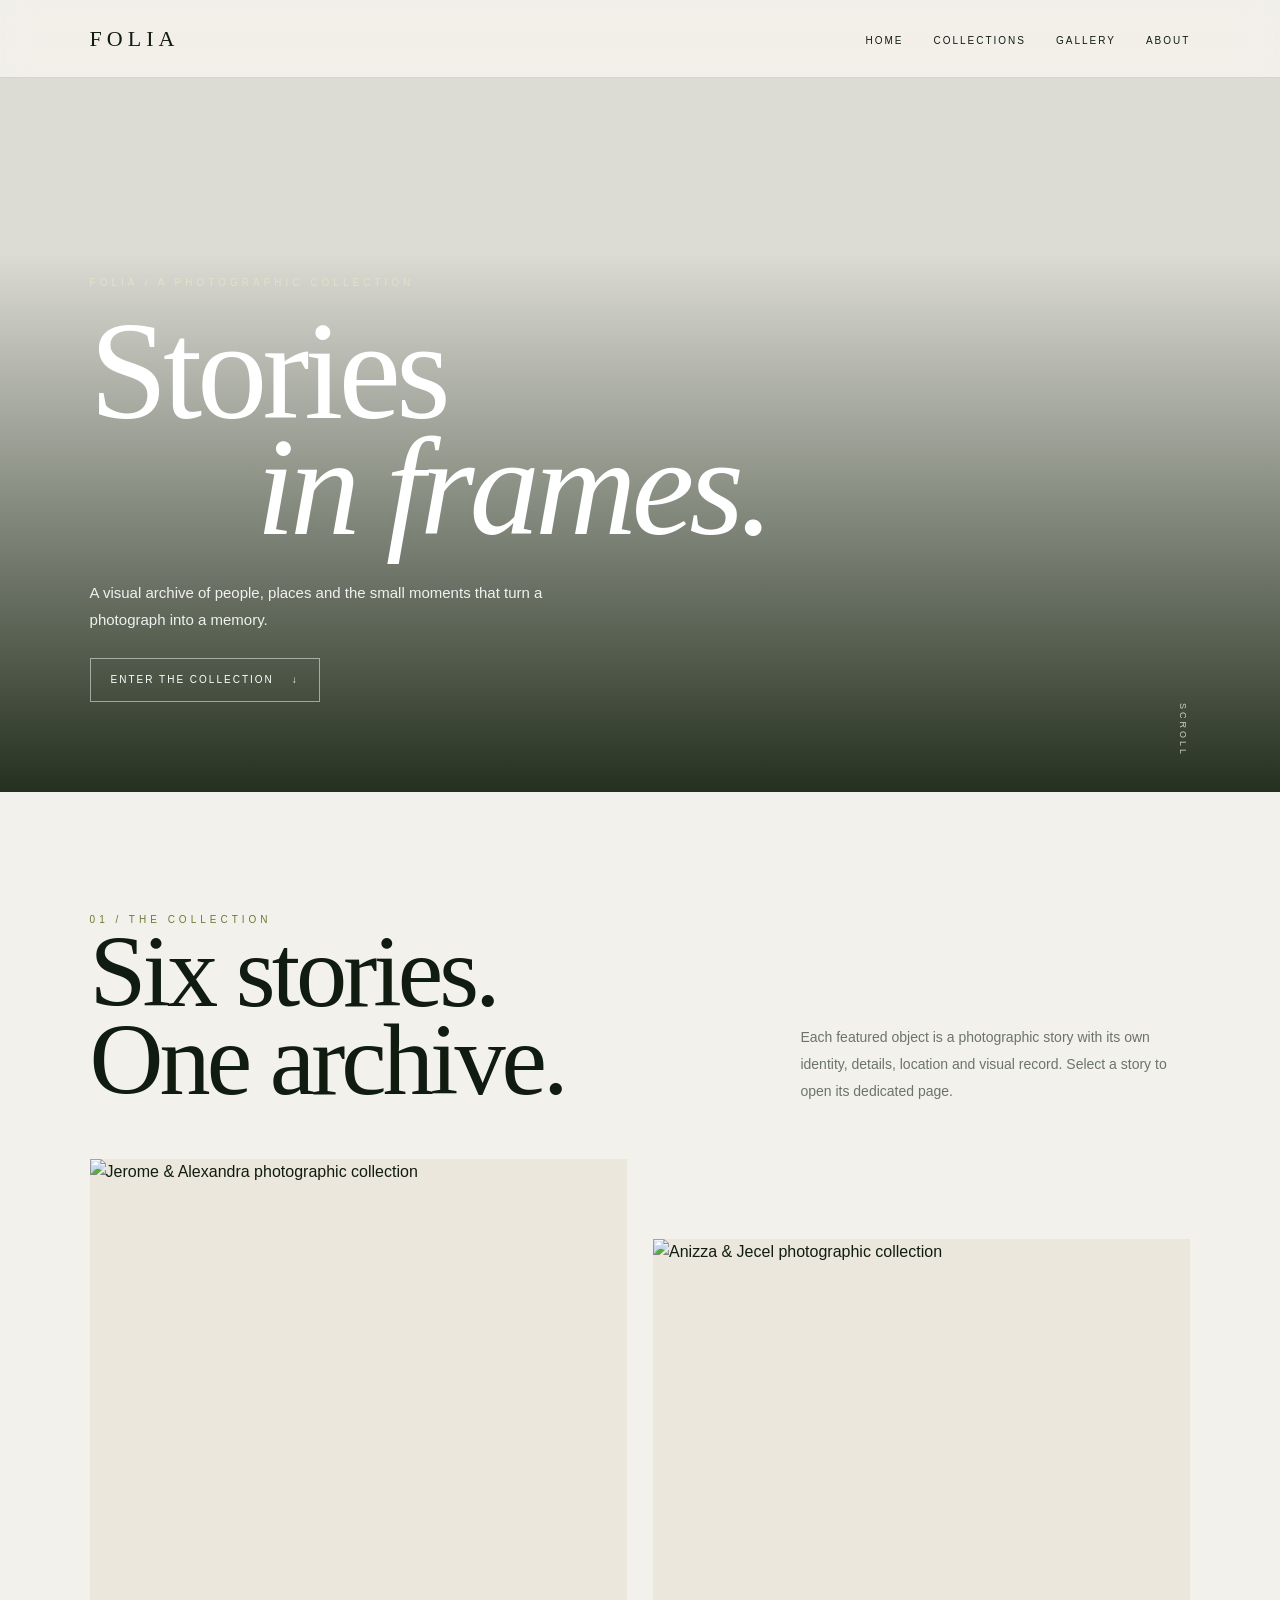
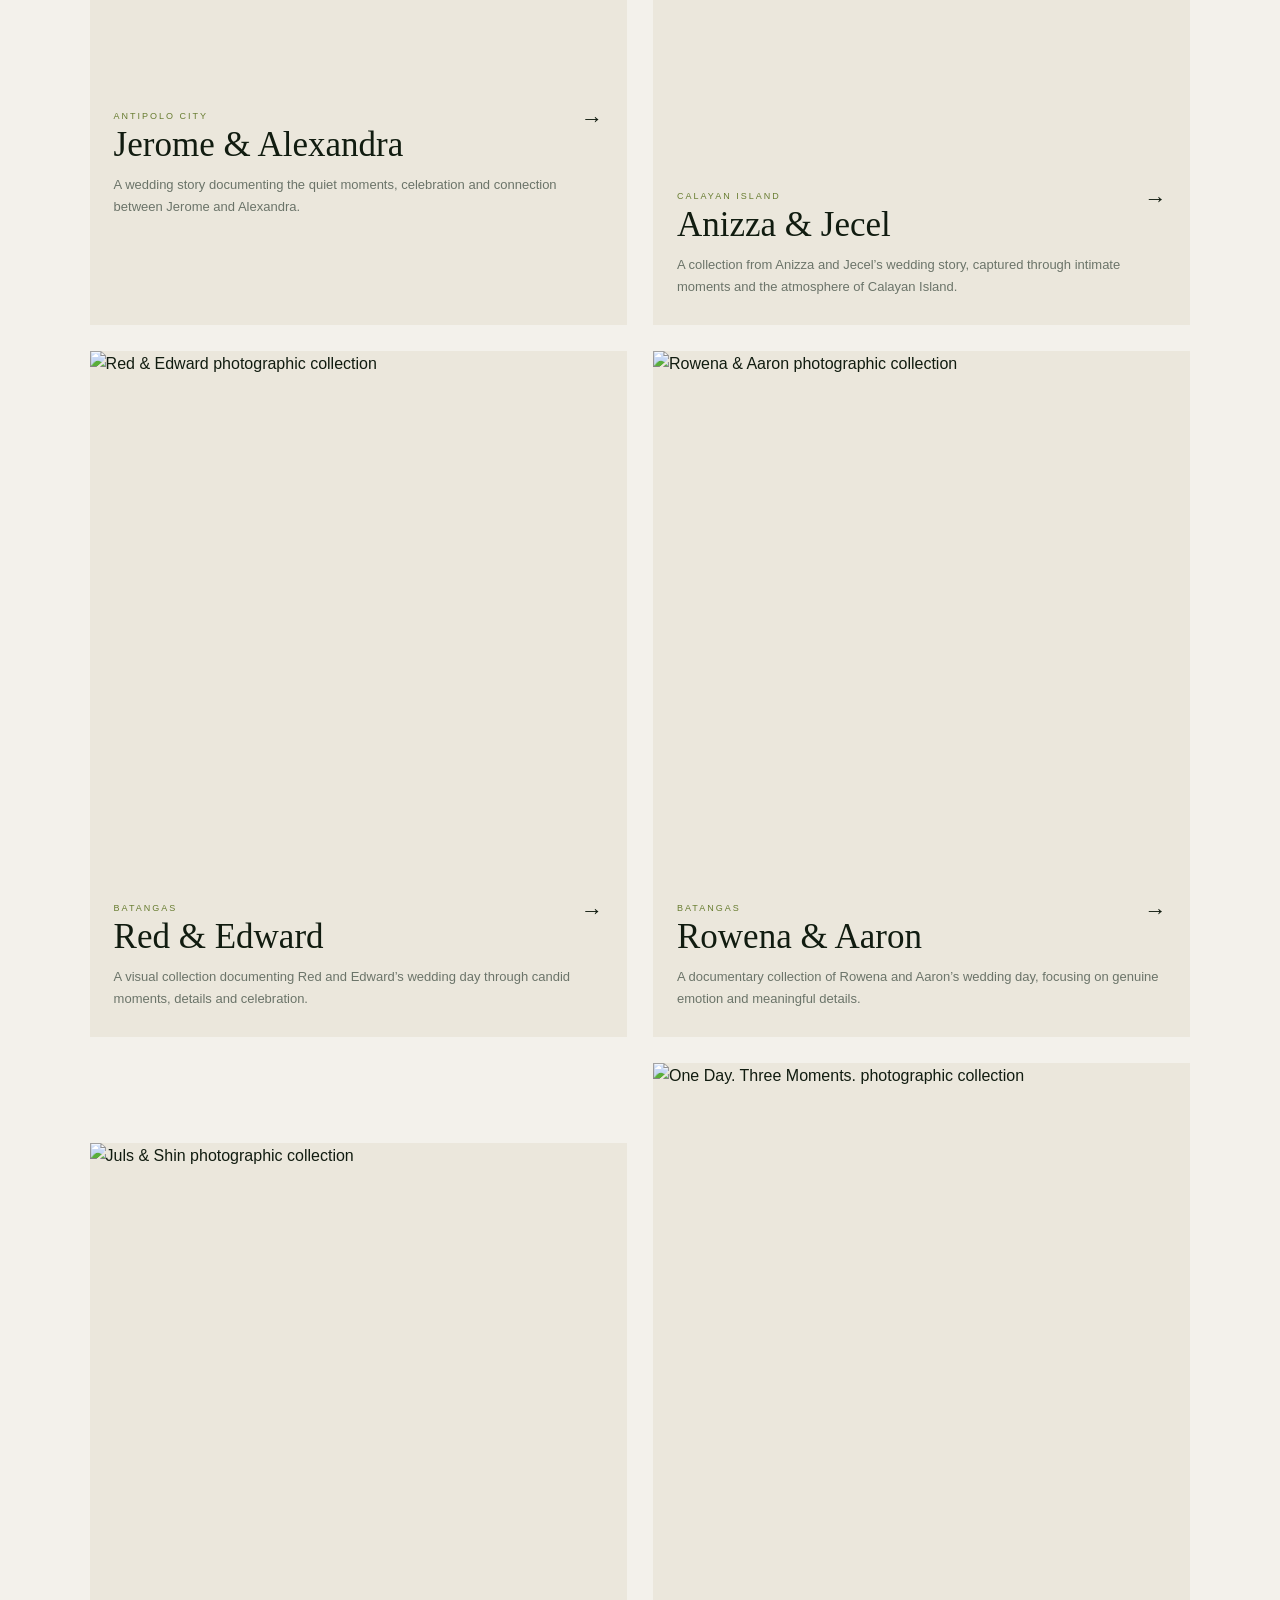
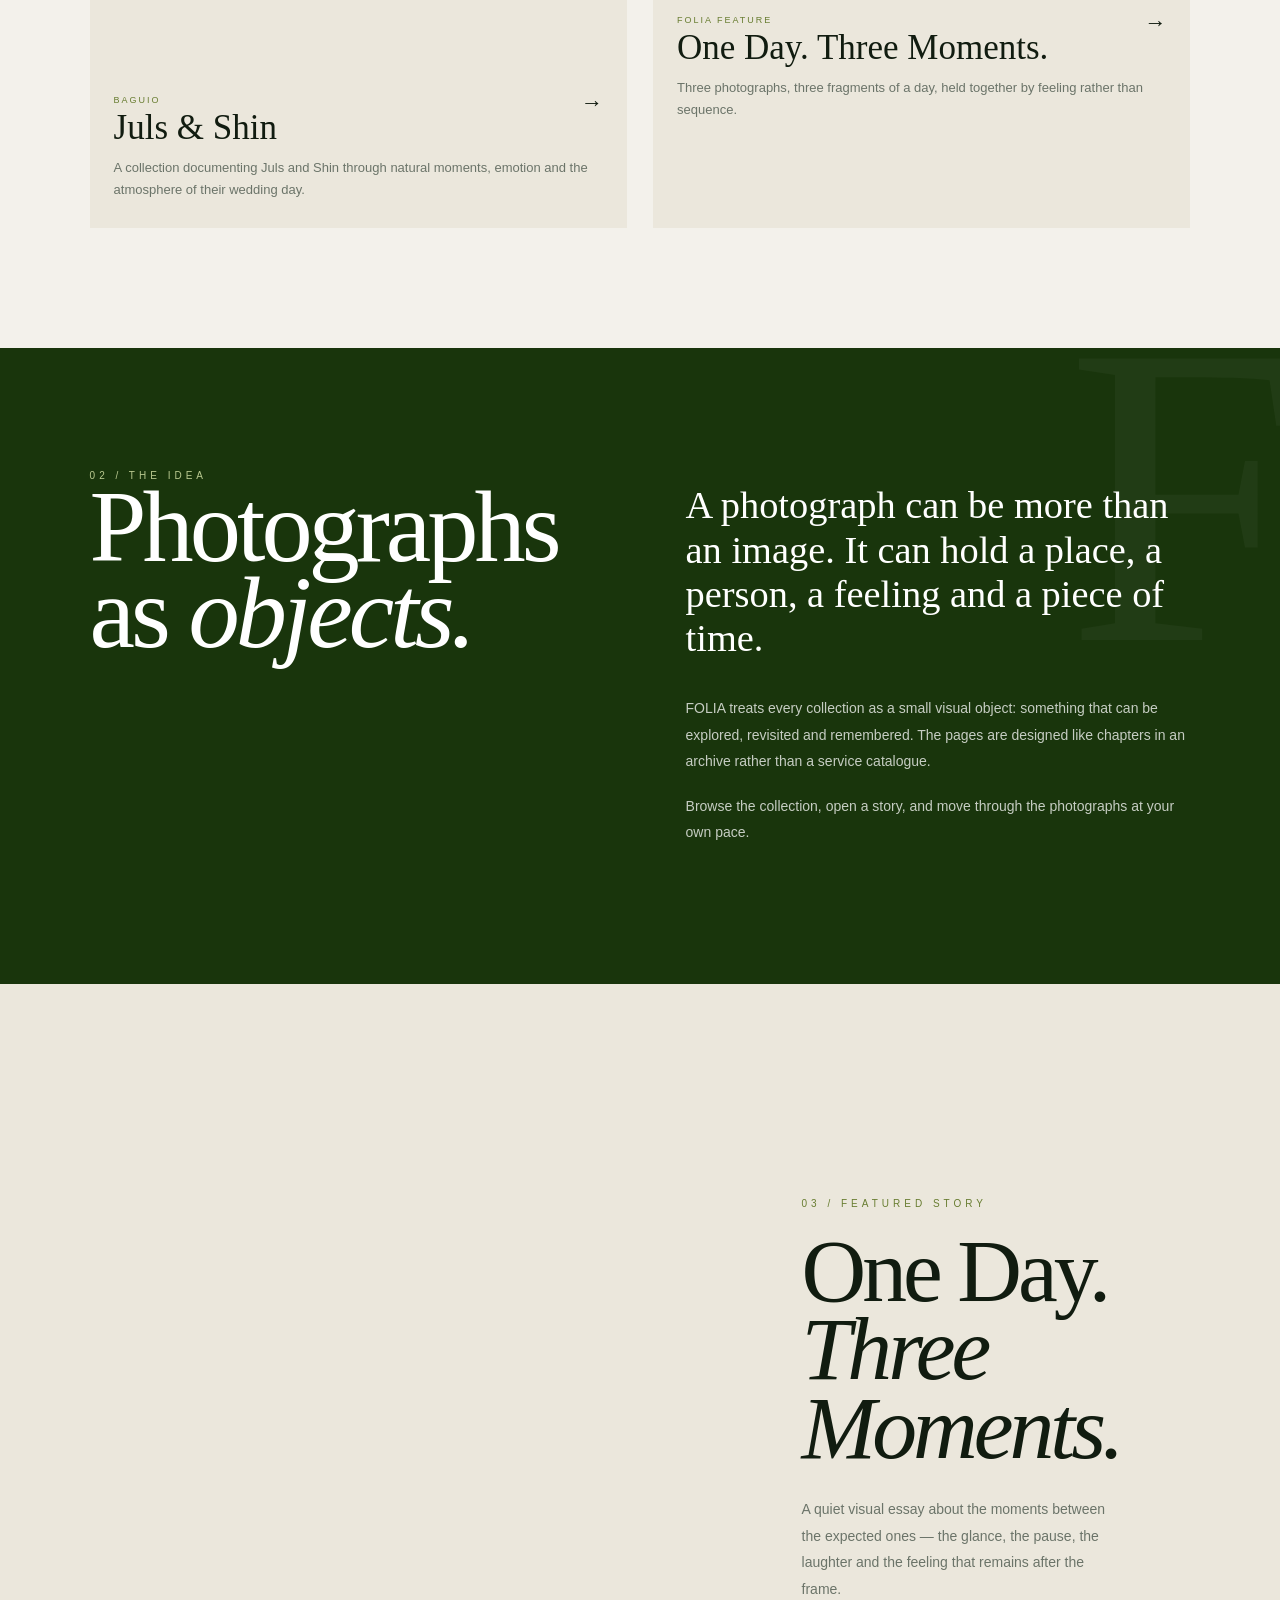
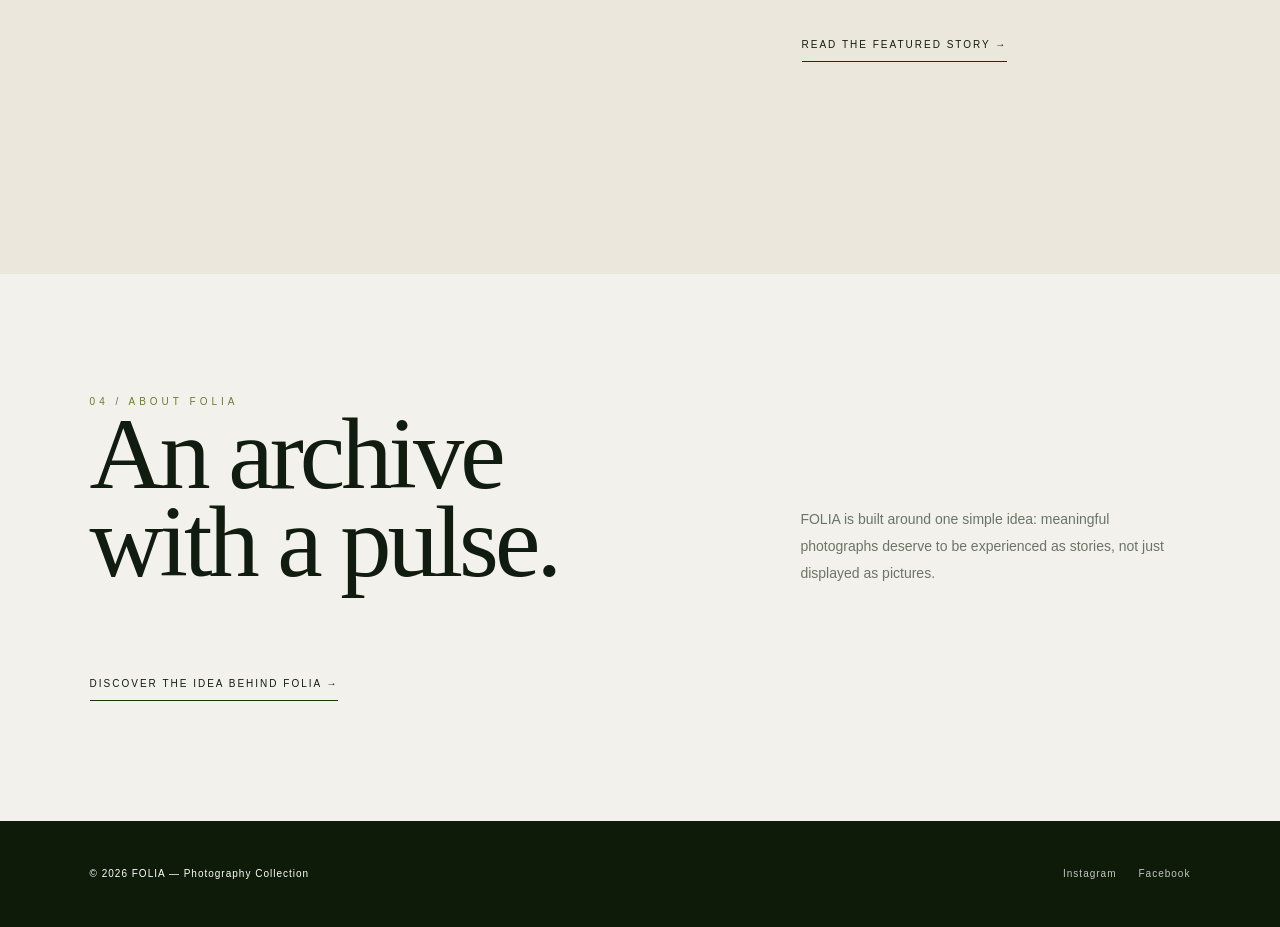
==== index.html @ 892d369e "Add files via upload" ====
<!DOCTYPE html>
<html lang="en">
<head>
<meta charset="UTF-8">
<meta name="viewport" content="width=device-width, initial-scale=1.0">
<title>FOLIA | FOLIA</title>
<link rel="stylesheet" href="style.css">
</head>
<body>

<nav>
  <a href="index.html" class="logo">FOLIA</a>
  <button class="menu-btn" onclick="toggleMenu()" aria-label="Open navigation">☰</button>
  <ul class="nav-links" id="navLinks">
    <li><a href="index.html">Home</a></li>
    <li><a href="collections.html">Collections</a></li>
    <li><a href="gallery.html">Gallery</a></li>
    <li><a href="about.html">About</a></li>
  </ul>
</nav>


<header class="hero">
  <div class="hero-content">
    <div class="eyebrow">FOLIA / A PHOTOGRAPHIC COLLECTION</div>
    <h1>Stories<br><span>in frames.</span></h1>
    <p>A visual archive of people, places and the small moments that turn a photograph into a memory.</p>
    <a class="pill" href="#collection">Enter the collection <span>↓</span></a>
  </div>
  <div class="scroll">Scroll</div>
</header>

<section class="home-section collection" id="collection">
  <div class="section-head">
    <div><div class="label">01 / The Collection</div><h2>Six stories.<br>One archive.</h2></div>
    <p>Each featured object is a photographic story with its own identity, details, location and visual record. Select a story to open its dedicated page.</p>
  </div>
  <div class="object-grid">
<article class="object-card">
  <a href="jerome-alexandra.html" aria-label="Open Jerome & Alexandra collection">
    <div class="object-image"><img src="images/wedding1.jpg" alt="Jerome & Alexandra photographic collection"></div>
    <div class="object-info">
      <div><span class="meta">Antipolo City</span><h3>Jerome & Alexandra</h3></div>
      <span class="card-arrow">→</span>
      <p>A wedding story documenting the quiet moments, celebration and connection between Jerome and Alexandra.</p>
    </div>
  </a>
</article>
<article class="object-card">
  <a href="anizza-jecel.html" aria-label="Open Anizza & Jecel collection">
    <div class="object-image"><img src="images/B5 1.jpg" alt="Anizza & Jecel photographic collection"></div>
    <div class="object-info">
      <div><span class="meta">Calayan Island</span><h3>Anizza & Jecel</h3></div>
      <span class="card-arrow">→</span>
      <p>A collection from Anizza and Jecel’s wedding story, captured through intimate moments and the atmosphere of Calayan Island.</p>
    </div>
  </a>
</article>
<article class="object-card">
  <a href="red-edward.html" aria-label="Open Red & Edward collection">
    <div class="object-image"><img src="images/wedding6.jpg" alt="Red & Edward photographic collection"></div>
    <div class="object-info">
      <div><span class="meta">Batangas</span><h3>Red & Edward</h3></div>
      <span class="card-arrow">→</span>
      <p>A visual collection documenting Red and Edward’s wedding day through candid moments, details and celebration.</p>
    </div>
  </a>
</article>
<article class="object-card">
  <a href="rowena-aaron.html" aria-label="Open Rowena & Aaron collection">
    <div class="object-image"><img src="images/wedding12.jpg" alt="Rowena & Aaron photographic collection"></div>
    <div class="object-info">
      <div><span class="meta">Batangas</span><h3>Rowena & Aaron</h3></div>
      <span class="card-arrow">→</span>
      <p>A documentary collection of Rowena and Aaron’s wedding day, focusing on genuine emotion and meaningful details.</p>
    </div>
  </a>
</article>
<article class="object-card">
  <a href="juls-shin.html" aria-label="Open Juls & Shin collection">
    <div class="object-image"><img src="images/wedding18.jpg" alt="Juls & Shin photographic collection"></div>
    <div class="object-info">
      <div><span class="meta">Baguio</span><h3>Juls & Shin</h3></div>
      <span class="card-arrow">→</span>
      <p>A collection documenting Juls and Shin through natural moments, emotion and the atmosphere of their wedding day.</p>
    </div>
  </a>
</article>
<article class="object-card">
  <a href="featured-story.html" aria-label="Open One Day. Three Moments. collection">
    <div class="object-image"><img src="images/H1.jpg" alt="One Day. Three Moments. photographic collection"></div>
    <div class="object-info">
      <div><span class="meta">FOLIA Feature</span><h3>One Day. Three Moments.</h3></div>
      <span class="card-arrow">→</span>
      <p>Three photographs, three fragments of a day, held together by feeling rather than sequence.</p>
    </div>
  </a>
</article></div>
</section>

<section class="home-section approach">
  <div class="approach-grid">
    <div><div class="label">02 / The Idea</div><h2>Photographs<br>as <em>objects.</em></h2></div>
    <div class="approach-copy">
      <p class="lead">A photograph can be more than an image. It can hold a place, a person, a feeling and a piece of time.</p>
      <p>FOLIA treats every collection as a small visual object: something that can be explored, revisited and remembered. The pages are designed like chapters in an archive rather than a service catalogue.</p>
      <p>Browse the collection, open a story, and move through the photographs at your own pace.</p>
    </div>
  </div>
</section>

<section class="home-section featured">
  <div class="featured-grid">
    <div class="featured-image"></div>
    <div class="featured-copy">
      <div class="label">03 / Featured Story</div>
      <h2>One Day.<br><em>Three Moments.</em></h2>
      <p>A quiet visual essay about the moments between the expected ones — the glance, the pause, the laughter and the feeling that remains after the frame.</p>
      <a class="text-link" href="featured-story.html">Read the featured story →</a>
    </div>
  </div>
</section>

<section class="home-section" id="about">
  <div class="section-head">
    <div><div class="label">04 / About FOLIA</div><h2>An archive<br>with a pulse.</h2></div>
    <p>FOLIA is built around one simple idea: meaningful photographs deserve to be experienced as stories, not just displayed as pictures.</p>
  </div>
  <a class="text-link" href="about.html">Discover the idea behind FOLIA →</a>
</section>


<footer>
  <p>© 2026 FOLIA — Photography Collection</p>
  <div class="socials">
    <a href="https://www.instagram.com/krisalubia/" target="_blank" rel="noopener">Instagram</a>
    <a href="https://www.facebook.com/profile.php?id=61570940212125" target="_blank" rel="noopener">Facebook</a>
  </div>
</footer>


<script>
function toggleMenu(){document.getElementById("navLinks").classList.toggle("active")}
document.querySelectorAll(".nav-links a").forEach(a=>a.addEventListener("click",()=>document.getElementById("navLinks").classList.remove("active")));
</script>

</body>
</html>
---- style.css ----
:root{
  --forest:#19350c;
  --deep:#0e1b09;
  --olive:#687d31;
  --cream:#f3f1eb;
  --paper:#ebe7dc;
  --ink:#111c10;
  --muted:#6b7469;
  --line:rgba(25,53,12,.14);
  --serif:Georgia,"Times New Roman",serif;
  --sans:Arial,Helvetica,sans-serif;
  --ease:cubic-bezier(.22,.61,.36,1);
}
*{box-sizing:border-box;margin:0;padding:0}
html{scroll-behavior:smooth}
body{font-family:var(--sans);background:var(--cream);color:var(--ink);line-height:1.6;overflow-x:hidden}
a{color:inherit;text-decoration:none}
img{display:block;width:100%}
::selection{background:var(--olive);color:#fff}
nav{
  position:fixed;top:0;left:0;width:100%;height:78px;z-index:1000;
  padding:0 7%;display:flex;align-items:center;justify-content:space-between;
  background:rgba(243,241,235,.92);backdrop-filter:blur(14px);
  border-bottom:1px solid var(--line)
}
.logo{font:400 22px var(--serif);letter-spacing:5px}
.nav-links{display:flex;gap:30px;list-style:none}
.nav-links a{font-size:10px;text-transform:uppercase;letter-spacing:2px;position:relative}
.nav-links a:after{content:"";position:absolute;left:0;bottom:-7px;width:0;height:1px;background:var(--olive);transition:.35s var(--ease)}
.nav-links a:hover:after,.nav-links a.active:after{width:100%}
.menu-btn{display:none;border:0;background:transparent;font-size:25px;color:var(--forest);cursor:pointer}
.hero{
  min-height:88vh;position:relative;display:flex;align-items:flex-end;overflow:hidden;color:#fff;
  background:linear-gradient(to top,rgba(14,27,9,.9),rgba(14,27,9,.1) 68%),url("images/hero.jpg") center/cover no-repeat
}
.hero:before{content:"";position:absolute;inset:-4%;background:url("images/hero.jpg") center/cover no-repeat;z-index:-1;animation:zoom 16s ease-in-out infinite alternate}
@keyframes zoom{to{transform:scale(1.06)}}
.hero-content{padding:0 7% 10vh;max-width:1000px}
.eyebrow,.label{font-size:10px;letter-spacing:4px;text-transform:uppercase;color:var(--olive)}
.hero .eyebrow{color:#dce4c8;margin-bottom:22px}
.hero h1{font:400 clamp(70px,11vw,155px)/.82 var(--serif);letter-spacing:-5px}
.hero h1 span{margin-left:13vw;font-style:italic}
.hero p{max-width:520px;margin:35px 0 25px;font-size:15px;line-height:1.8;opacity:.9}
.pill{display:inline-flex;align-items:center;gap:18px;border:1px solid rgba(255,255,255,.5);padding:13px 20px;font-size:10px;letter-spacing:2px;text-transform:uppercase;transition:.3s}
.pill:hover{background:#fff;color:var(--forest)}
.scroll{position:absolute;right:7%;bottom:35px;font-size:9px;letter-spacing:3px;text-transform:uppercase;writing-mode:vertical-rl;opacity:.75}
.home-section{padding:120px 7%}
.collection{background:var(--cream)}
.section-head{display:flex;justify-content:space-between;gap:40px;align-items:end;margin-bottom:55px}
.section-head h2{font:400 clamp(52px,8vw,105px)/.86 var(--serif);letter-spacing:-4px}
.section-head p{max-width:390px;color:var(--muted);font-size:14px;line-height:1.9}
.object-grid{display:grid;grid-template-columns:repeat(2,1fr);gap:26px}
.object-card{position:relative;overflow:hidden;background:var(--paper)}
.object-card:nth-child(2),.object-card:nth-child(5){margin-top:80px}
.object-image{height:520px;overflow:hidden}
.object-image img{height:100%;object-fit:cover;transition:transform .8s var(--ease)}
.object-card:hover img{transform:scale(1.045)}
.object-info{padding:22px 24px 27px;display:grid;grid-template-columns:1fr auto;gap:12px}
.object-info h3{font:400 35px/1 var(--serif)}
.object-info p{grid-column:1/-1;color:var(--muted);font-size:13px;line-height:1.7}
.meta{font-size:9px;letter-spacing:2px;text-transform:uppercase;color:var(--olive);align-self:center}
.card-arrow{font-size:22px;transition:transform .3s}.object-card:hover .card-arrow{transform:translateX(5px)}
.approach{background:var(--forest);color:#fff;position:relative;overflow:hidden}
.approach:after{content:"F";position:absolute;right:-2vw;top:-100px;font:400 430px var(--serif);color:rgba(255,255,255,.035)}
.approach-grid{display:grid;grid-template-columns:.75fr 1.25fr;gap:10vw;position:relative;z-index:1}
.approach h2{font:400 clamp(55px,8vw,105px)/.84 var(--serif);letter-spacing:-4px}
.approach .label{color:#b9c990}
.approach-copy{padding-top:15px;max-width:650px}
.lead{font:400 clamp(25px,3vw,42px)/1.15 var(--serif);margin-bottom:35px}
.approach-copy p:not(.lead){font-size:14px;line-height:1.9;opacity:.75;margin-bottom:18px}
.featured{background:var(--paper)}
.featured-grid{display:grid;grid-template-columns:1.2fr .8fr;min-height:650px}
.featured-image{min-height:650px;background:url("images/H1.jpg") center/cover}
.featured-copy{padding:70px;display:flex;flex-direction:column;justify-content:center}
.featured-copy h2{font:400 clamp(52px,7vw,92px)/.88 var(--serif);letter-spacing:-4px;margin:20px 0 28px}
.featured-copy h2 em{font-style:italic}
.featured-copy p{color:var(--muted);max-width:430px;line-height:1.9;font-size:14px}
.text-link{display:inline-flex;gap:15px;align-items:center;margin-top:35px;font-size:10px;letter-spacing:2px;text-transform:uppercase;border-bottom:1px solid var(--forest);padding-bottom:8px;width:max-content}
footer{padding:45px 7%;background:var(--deep);color:#fff;display:flex;justify-content:space-between;gap:30px;align-items:center;font-size:10px;letter-spacing:1px}
footer .socials{display:flex;gap:22px}
footer a{opacity:.75} footer a:hover{opacity:1}
.page-header{padding:170px 7% 90px;text-align:center;position:relative;overflow:hidden}
.page-header:before{content:"FOLIA";position:absolute;left:50%;top:70px;transform:translateX(-50%);font:400 clamp(120px,20vw,280px) var(--serif);color:rgba(25,53,12,.035);pointer-events:none}
.page-header>*{position:relative}
.page-header h1{font:400 clamp(65px,10vw,125px)/.85 var(--serif);letter-spacing:-4px;color:var(--forest)}
.page-header p{max-width:620px;margin:28px auto 0;color:var(--muted);font-size:14px;line-height:1.9}
.page-main{padding:0 7% 120px}
.collection-intro{max-width:800px;margin:0 auto 65px;text-align:center;color:var(--muted);line-height:1.9}
.archive-grid{display:grid;grid-template-columns:repeat(3,1fr);gap:22px}
.archive-card{background:var(--paper);overflow:hidden}
.archive-card .object-image{height:430px}
.archive-card .object-info{display:block}
.archive-card .object-info h3{margin-bottom:10px}
.archive-card .object-info p{margin-bottom:10px}
.story-details{display:grid;grid-template-columns:1.3fr .7fr;gap:8vw;padding:0 7% 85px;max-width:1250px;margin:auto}
.detail-title{font:400 clamp(45px,6vw,78px)/.9 var(--serif);margin:12px 0 18px}
.detail-copy{color:var(--muted);font-size:14px;line-height:1.9;max-width:650px}
.detail-box{border-left:1px solid var(--line);padding-left:30px}
.back-link{display:inline-block;margin-top:25px;font-size:10px;letter-spacing:2px;text-transform:uppercase;border-bottom:1px solid var(--forest);padding-bottom:7px}
.photo-grid{display:grid;grid-template-columns:repeat(3,1fr);gap:12px}
.photo{overflow:hidden;background:#ddd;cursor:zoom-in}
.photo img{aspect-ratio:1/1.1;object-fit:cover;transition:.6s var(--ease)}
.photo:hover img{transform:scale(1.035)}
.category-heading{display:flex;justify-content:space-between;align-items:end;margin-bottom:30px}
.category-heading h2{font:400 55px/1 var(--serif)}
.category-heading p{font-size:10px;letter-spacing:2px;text-transform:uppercase;color:var(--muted)}
.lightbox{position:fixed;inset:0;background:rgba(10,16,8,.94);z-index:2000;display:none;align-items:center;justify-content:center;padding:5vw}
.lightbox.active{display:flex}
.lightbox img{max-width:92vw;max-height:88vh;width:auto;object-fit:contain}
.close{position:absolute;right:30px;top:18px;color:#fff;font-size:42px;font-weight:200;cursor:pointer}
.about-layout{display:grid;grid-template-columns:.85fr 1.15fr;gap:9vw;align-items:start}
.about-image{height:650px;background:url("images/about1.jpg") center/cover}
.about-copy h2{font:400 clamp(55px,7vw,95px)/.88 var(--serif);letter-spacing:-4px;margin:15px 0 35px}
.about-copy p{max-width:650px;color:var(--muted);font-size:15px;line-height:1.95;margin-bottom:20px}
.about-note{margin-top:45px;padding-top:25px;border-top:1px solid var(--line);font:italic 28px/1.25 var(--serif);color:var(--forest)}
.feature-story{padding:0 7% 120px}
.story-intro{padding:100px 0;border-top:1px solid var(--line);border-bottom:1px solid var(--line)}
.story-intro-grid{display:grid;grid-template-columns:.8fr 1.2fr;gap:10vw}
.story-intro h2,.story-ending h2{font:400 clamp(55px,7vw,95px)/.84 var(--serif);letter-spacing:-4px}
.story-intro h2 em,.story-ending em{font-style:italic}
.story-copy .lead{font-size:27px}.story-copy p:not(.lead){color:var(--muted);font-size:14px;line-height:1.9;margin-bottom:18px}
.story-gallery{padding-top:100px}.story-photo{margin:75px 0}
.story-photo img{max-height:760px;object-fit:cover}
.story-photo:nth-child(2){width:75%;margin-left:auto}
.story-photo:nth-child(3){width:60%}
.story-caption{display:flex;justify-content:space-between;gap:30px;margin-top:16px;font-size:10px;letter-spacing:2px;text-transform:uppercase;color:var(--muted)}
.story-caption strong{color:var(--forest);font-weight:400}
.story-ending{padding:100px 0;text-align:center;border-top:1px solid var(--line)}
.story-ending p{max-width:600px;margin:25px auto 0;color:var(--muted);font-size:14px;line-height:1.9}
@media(max-width:800px){
  nav{height:70px}.menu-btn{display:block}.nav-links{position:absolute;top:70px;left:0;width:100%;display:none;flex-direction:column;gap:0;background:var(--cream);border-bottom:1px solid var(--line)}
  .nav-links.active{display:flex}.nav-links li{padding:16px 7%;border-top:1px solid var(--line)}
  .hero{min-height:78vh}.hero h1 span{margin-left:7vw}.hero-content{padding-bottom:80px}
  .home-section{padding:85px 7%}.section-head{display:block}.section-head p{margin-top:25px}
  .object-grid,.archive-grid,.story-intro-grid,.about-layout,.approach-grid,.featured-grid,.story-details{grid-template-columns:1fr}
  .object-card:nth-child(2),.object-card:nth-child(5){margin-top:0}.object-image{height:430px}
  .featured-image{min-height:430px}.featured-copy{padding:45px 30px}.featured-grid{min-height:0}
  .approach-copy{padding-top:0}.detail-box{border-left:0;border-top:1px solid var(--line);padding:25px 0 0}
  .photo-grid{grid-template-columns:repeat(2,1fr)}.about-image{height:450px}
  .story-photo:nth-child(2),.story-photo:nth-child(3){width:100%}.story-caption{display:block}.story-caption strong{display:block;margin-top:6px}
  footer{display:block}footer .socials{margin-top:15px}
}
@media(max-width:480px){.hero h1{font-size:64px}.object-image{height:360px}.photo-grid{grid-template-columns:1fr}.page-header{padding-top:140px}}
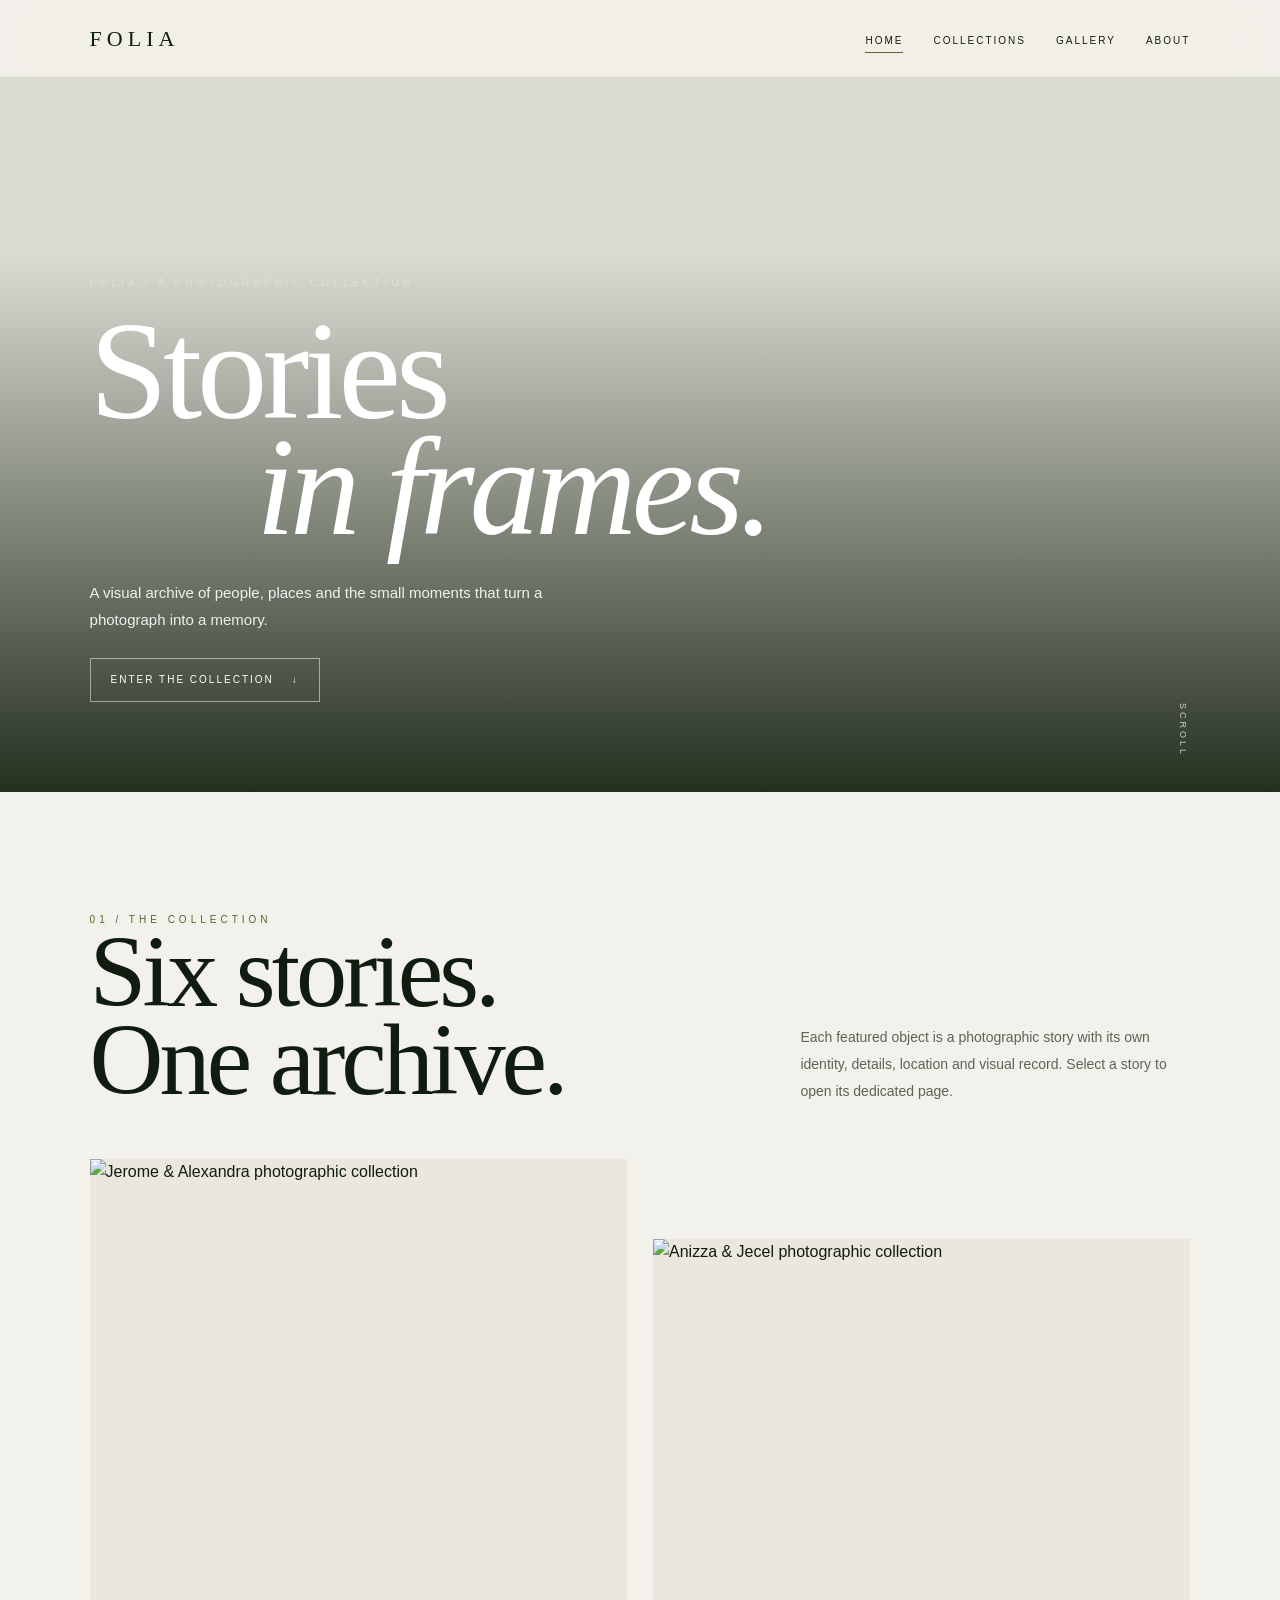
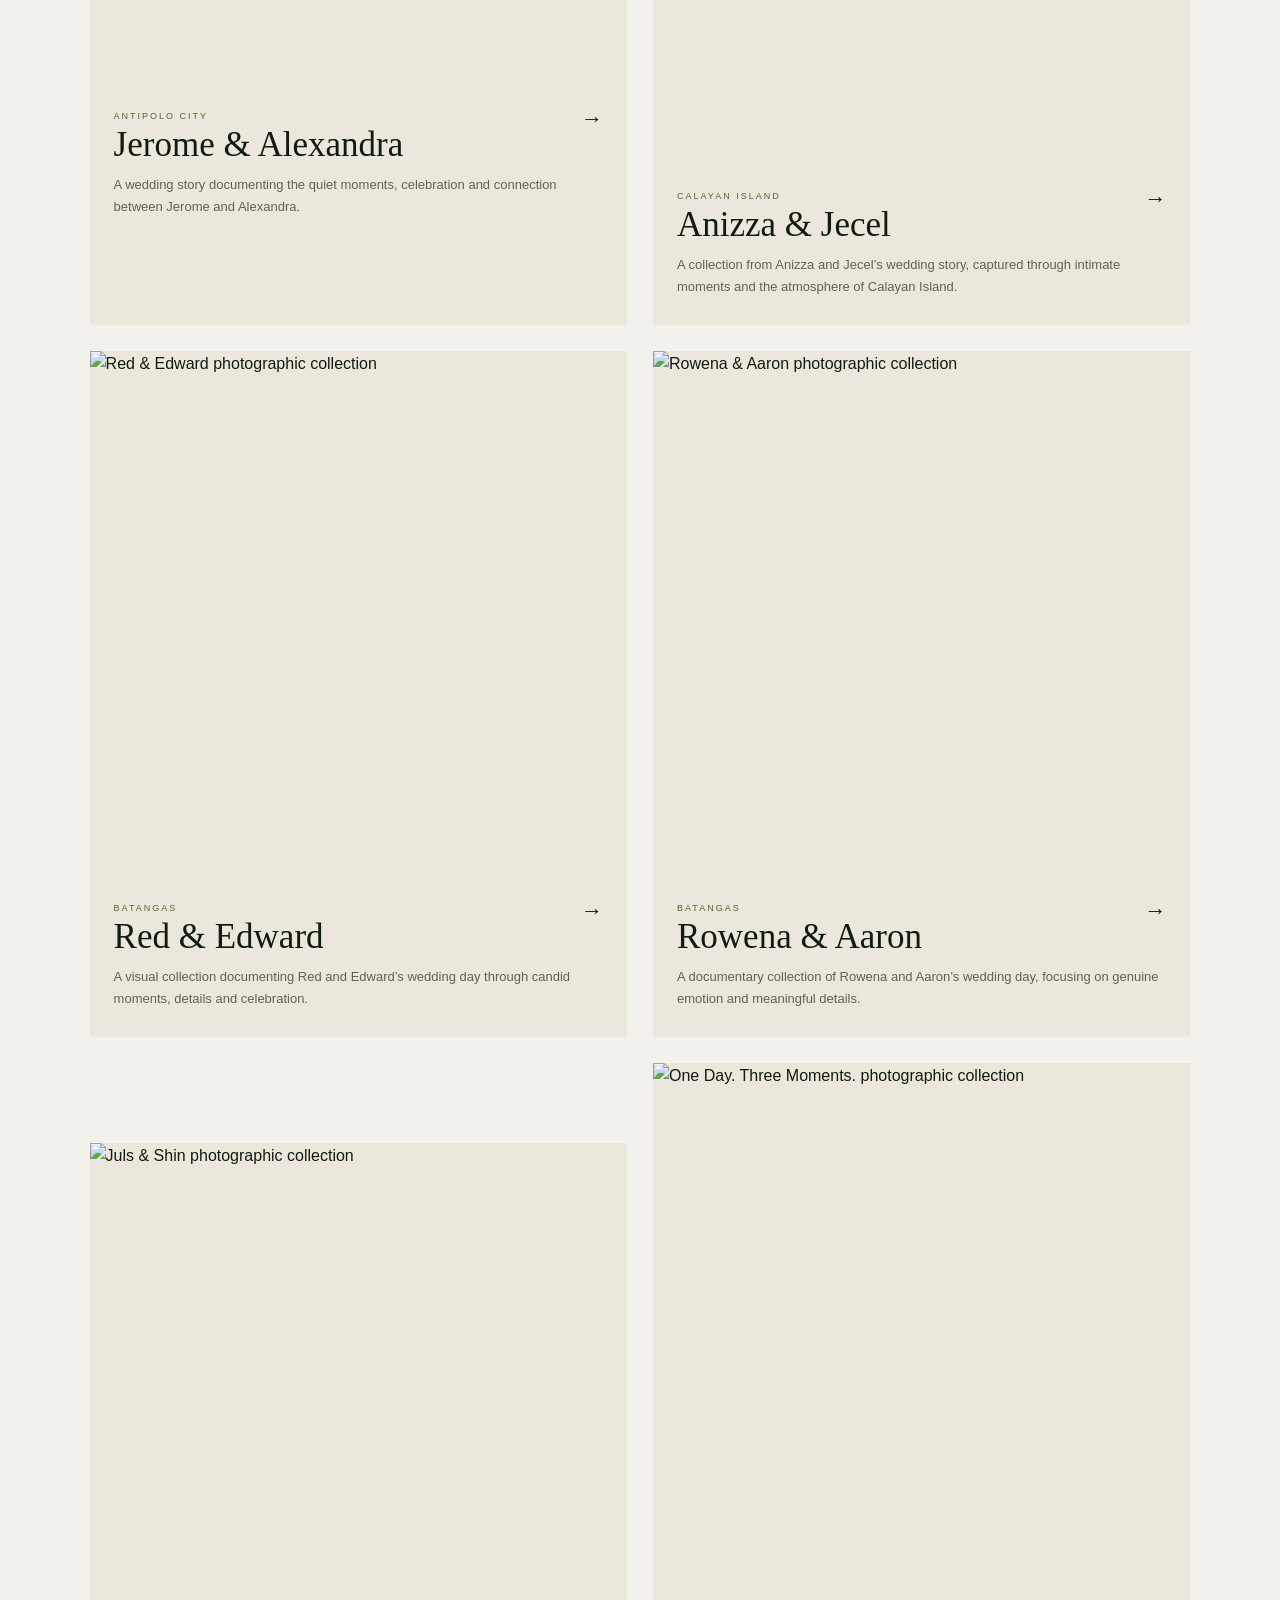
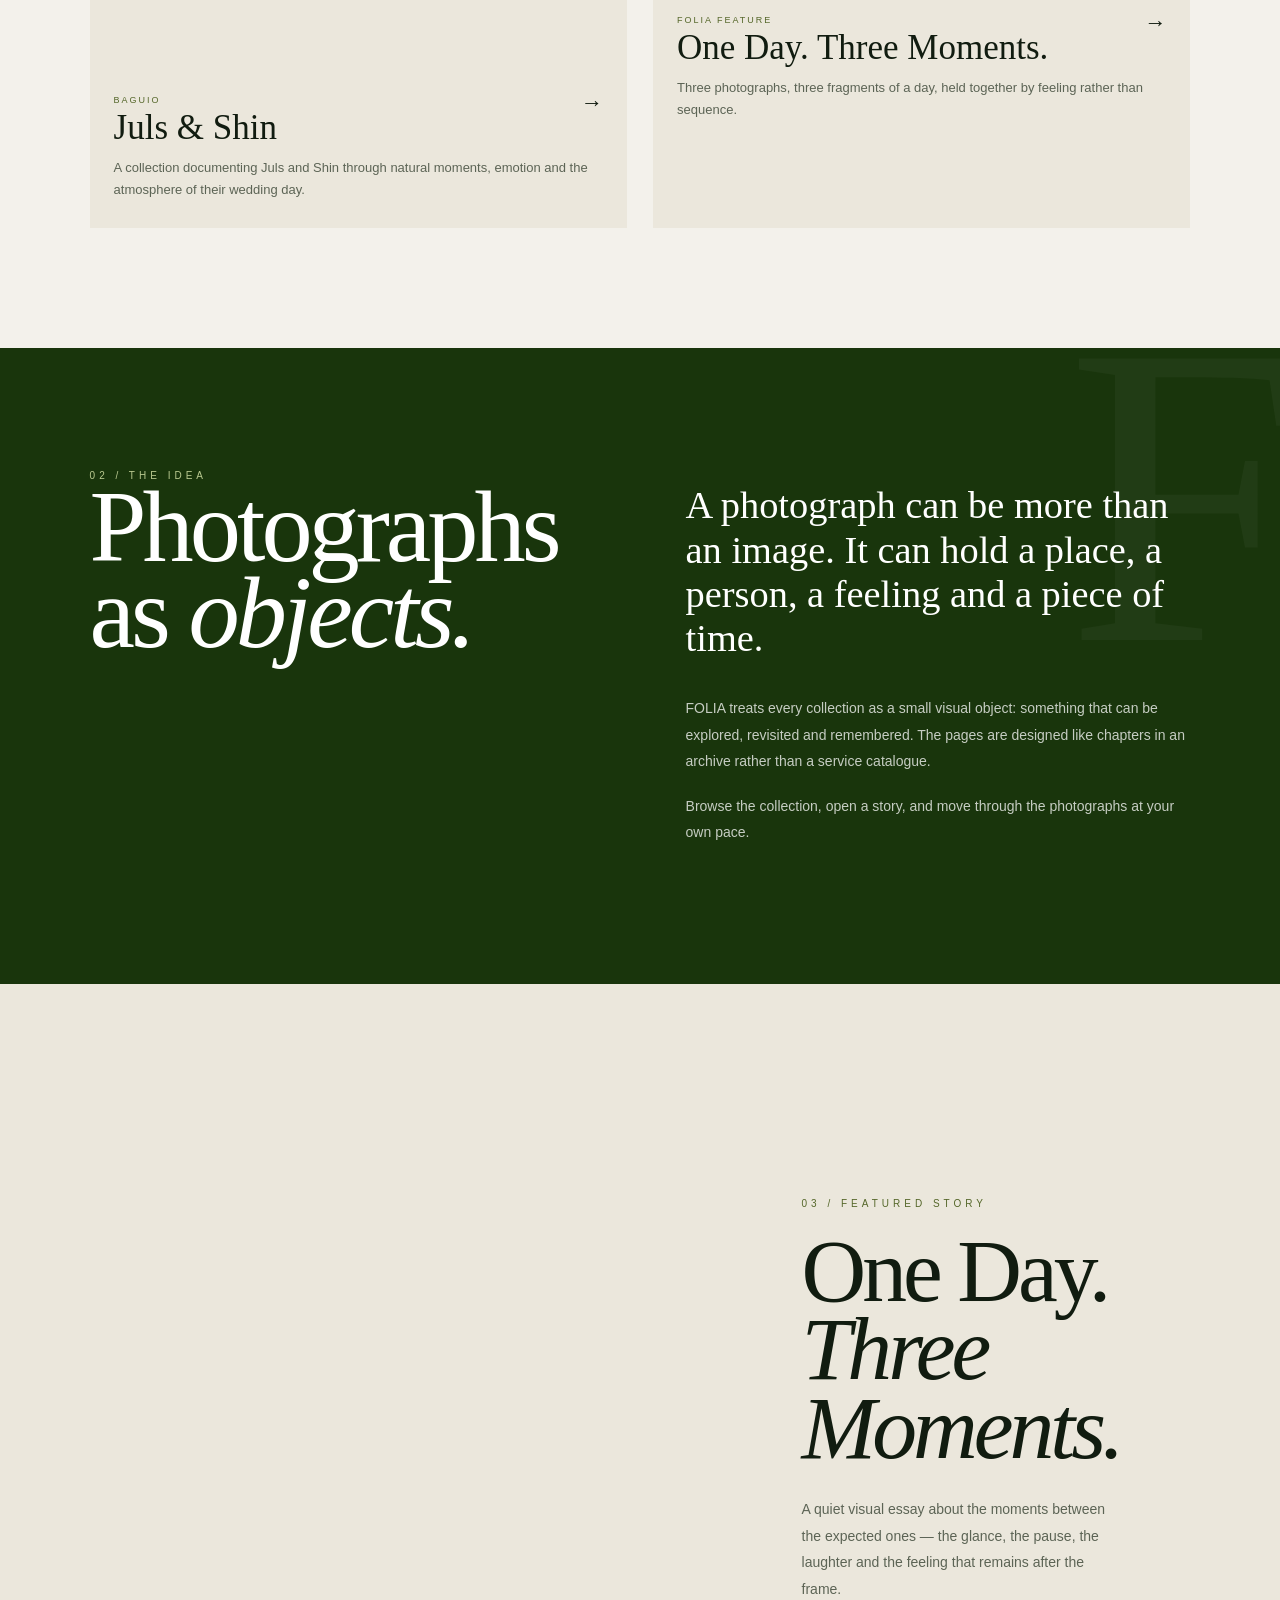
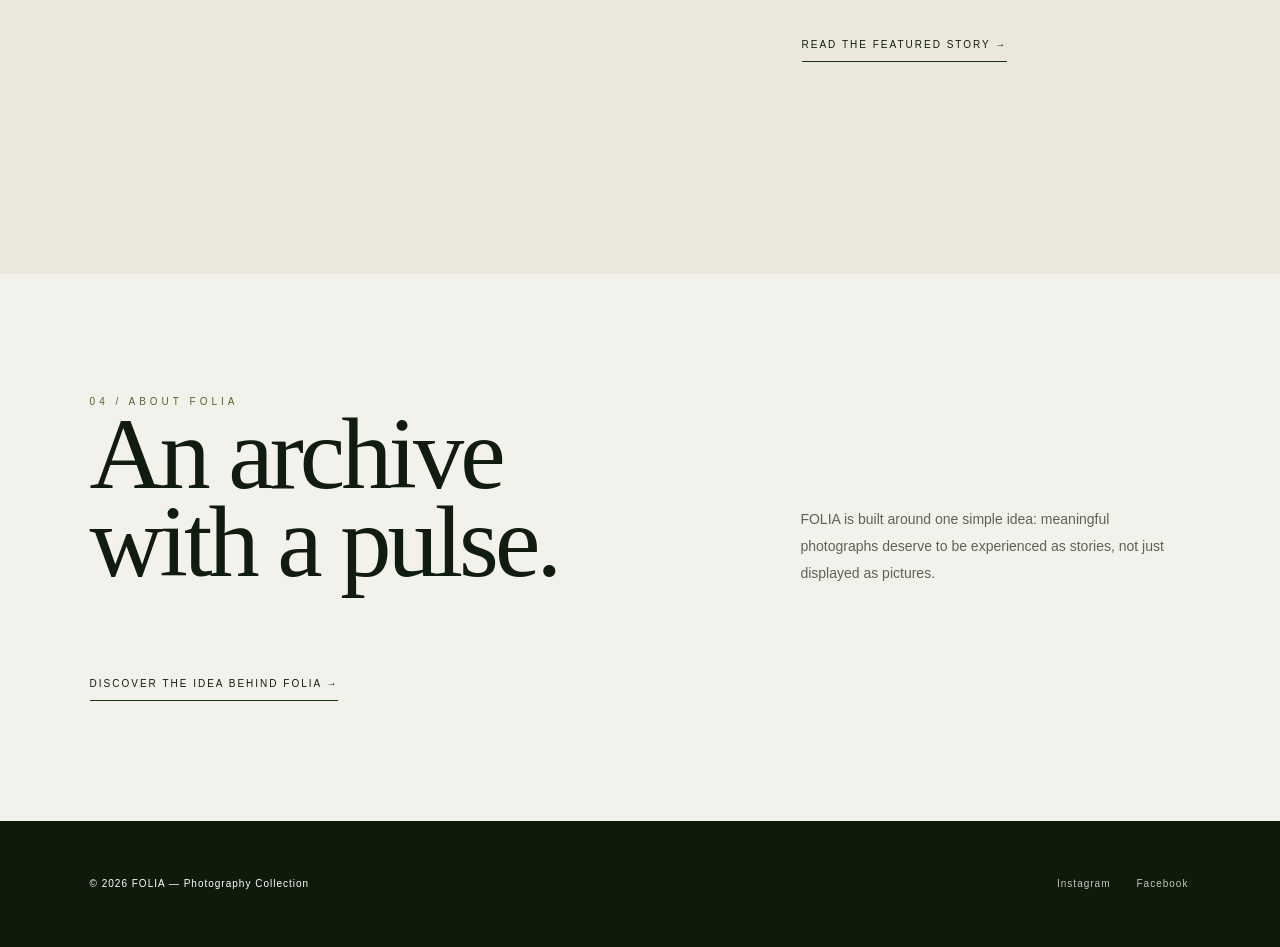
==== commit 65557526: "Add files via upload" ====
--- a/index.html
+++ b/index.html
@@ -3,22 +3,25 @@
 <head>
 <meta charset="UTF-8">
 <meta name="viewport" content="width=device-width, initial-scale=1.0">
-<title>FOLIA | FOLIA</title>
+<title>FOLIA — Wedding Photography Collection & Visual Archive</title>
+<meta name="description" content="FOLIA is a photography archive of wedding stories — browse featured collections, explore the gallery, and read the story behind each frame.">
+<meta name="theme-color" content="#19350c">
+<link rel="icon" href="data:image/svg+xml,%3Csvg xmlns='http://www.w3.org/2000/svg' viewBox='0 0 64 64'%3E%3Crect width='64' height='64' rx='14' fill='%2319350c'/%3E%3Ctext x='32' y='45' font-family='Georgia,serif' font-size='36' fill='%23f3f1eb' text-anchor='middle'%3EF%3C/text%3E%3C/svg%3E">
 <link rel="stylesheet" href="style.css">
+  <link rel="preload" as="image" href="images/hero.webp" fetchpriority="high">
 </head>
 <body>
 
 <nav>
   <a href="index.html" class="logo">FOLIA</a>
-  <button class="menu-btn" onclick="toggleMenu()" aria-label="Open navigation">☰</button>
+  <button class="menu-btn" onclick="toggleMenu()" aria-label="Open navigation" aria-expanded="false" aria-controls="navLinks">☰</button>
   <ul class="nav-links" id="navLinks">
-    <li><a href="index.html">Home</a></li>
+    <li><a href="index.html" class="active">Home</a></li>
     <li><a href="collections.html">Collections</a></li>
     <li><a href="gallery.html">Gallery</a></li>
     <li><a href="about.html">About</a></li>
   </ul>
 </nav>
-
 
 <header class="hero">
   <div class="hero-content">
@@ -38,60 +41,60 @@
   <div class="object-grid">
 <article class="object-card">
   <a href="jerome-alexandra.html" aria-label="Open Jerome & Alexandra collection">
-    <div class="object-image"><img src="images/wedding1.jpg" alt="Jerome & Alexandra photographic collection"></div>
+    <div class="object-image"><img src="images/jerome-alexandra-1.webp" width="1080" height="1350" alt="Jerome & Alexandra photographic collection" loading="lazy" decoding="async"></div>
     <div class="object-info">
       <div><span class="meta">Antipolo City</span><h3>Jerome & Alexandra</h3></div>
-      <span class="card-arrow">→</span>
+      <span class="card-arrow" aria-hidden="true">→</span>
       <p>A wedding story documenting the quiet moments, celebration and connection between Jerome and Alexandra.</p>
     </div>
   </a>
 </article>
 <article class="object-card">
   <a href="anizza-jecel.html" aria-label="Open Anizza & Jecel collection">
-    <div class="object-image"><img src="images/B5 1.jpg" alt="Anizza & Jecel photographic collection"></div>
+    <div class="object-image"><img src="images/anizza-jecel-1.webp" width="1066" height="1600" alt="Anizza & Jecel photographic collection" loading="lazy" decoding="async"></div>
     <div class="object-info">
       <div><span class="meta">Calayan Island</span><h3>Anizza & Jecel</h3></div>
-      <span class="card-arrow">→</span>
+      <span class="card-arrow" aria-hidden="true">→</span>
       <p>A collection from Anizza and Jecel’s wedding story, captured through intimate moments and the atmosphere of Calayan Island.</p>
     </div>
   </a>
 </article>
 <article class="object-card">
   <a href="red-edward.html" aria-label="Open Red & Edward collection">
-    <div class="object-image"><img src="images/wedding6.jpg" alt="Red & Edward photographic collection"></div>
+    <div class="object-image"><img src="images/red-edward-1.webp" width="1600" height="1067" alt="Red & Edward photographic collection" loading="lazy" decoding="async"></div>
     <div class="object-info">
       <div><span class="meta">Batangas</span><h3>Red & Edward</h3></div>
-      <span class="card-arrow">→</span>
+      <span class="card-arrow" aria-hidden="true">→</span>
       <p>A visual collection documenting Red and Edward’s wedding day through candid moments, details and celebration.</p>
     </div>
   </a>
 </article>
 <article class="object-card">
   <a href="rowena-aaron.html" aria-label="Open Rowena & Aaron collection">
-    <div class="object-image"><img src="images/wedding12.jpg" alt="Rowena & Aaron photographic collection"></div>
+    <div class="object-image"><img src="images/rowena-aaron-1.webp" width="1600" height="1067" alt="Rowena & Aaron photographic collection" loading="lazy" decoding="async"></div>
     <div class="object-info">
       <div><span class="meta">Batangas</span><h3>Rowena & Aaron</h3></div>
-      <span class="card-arrow">→</span>
+      <span class="card-arrow" aria-hidden="true">→</span>
       <p>A documentary collection of Rowena and Aaron’s wedding day, focusing on genuine emotion and meaningful details.</p>
     </div>
   </a>
 </article>
 <article class="object-card">
   <a href="juls-shin.html" aria-label="Open Juls & Shin collection">
-    <div class="object-image"><img src="images/wedding18.jpg" alt="Juls & Shin photographic collection"></div>
+    <div class="object-image"><img src="images/juls-shin-1.webp" width="1600" height="1183" alt="Juls & Shin photographic collection" loading="lazy" decoding="async"></div>
     <div class="object-info">
       <div><span class="meta">Baguio</span><h3>Juls & Shin</h3></div>
-      <span class="card-arrow">→</span>
+      <span class="card-arrow" aria-hidden="true">→</span>
       <p>A collection documenting Juls and Shin through natural moments, emotion and the atmosphere of their wedding day.</p>
     </div>
   </a>
 </article>
 <article class="object-card">
   <a href="featured-story.html" aria-label="Open One Day. Three Moments. collection">
-    <div class="object-image"><img src="images/H1.jpg" alt="One Day. Three Moments. photographic collection"></div>
+    <div class="object-image"><img src="images/feature-1.webp" width="1280" height="1600" alt="One Day. Three Moments. photographic collection" loading="lazy" decoding="async"></div>
     <div class="object-info">
       <div><span class="meta">FOLIA Feature</span><h3>One Day. Three Moments.</h3></div>
-      <span class="card-arrow">→</span>
+      <span class="card-arrow" aria-hidden="true">→</span>
       <p>Three photographs, three fragments of a day, held together by feeling rather than sequence.</p>
     </div>
   </a>
@@ -111,7 +114,7 @@
 
 <section class="home-section featured">
   <div class="featured-grid">
-    <div class="featured-image"></div>
+    <div class="featured-image" role="img" aria-label="One Day. Three Moments. featured story image"></div>
     <div class="featured-copy">
       <div class="label">03 / Featured Story</div>
       <h2>One Day.<br><em>Three Moments.</em></h2>
@@ -129,7 +132,6 @@
   <a class="text-link" href="about.html">Discover the idea behind FOLIA →</a>
 </section>
 
-
 <footer>
   <p>© 2026 FOLIA — Photography Collection</p>
   <div class="socials">
@@ -138,11 +140,6 @@
   </div>
 </footer>
 
-
-<script>
-function toggleMenu(){document.getElementById("navLinks").classList.toggle("active")}
-document.querySelectorAll(".nav-links a").forEach(a=>a.addEventListener("click",()=>document.getElementById("navLinks").classList.remove("active")));
-</script>
-
+<script src="main.js" defer></script>
 </body>
 </html>
--- a/style.css
+++ b/style.css
@@ -2,11 +2,11 @@
 :root{
   --forest:#19350c;
   --deep:#0e1b09;
-  --olive:#687d31;
+  --olive:#55672a;
   --cream:#f3f1eb;
   --paper:#ebe7dc;
   --ink:#111c10;
-  --muted:#6b7469;
+  --muted:#5c6455;
   --line:rgba(25,53,12,.14);
   --serif:Georgia,"Times New Roman",serif;
   --sans:Arial,Helvetica,sans-serif;
@@ -29,12 +29,12 @@
 .nav-links a{font-size:10px;text-transform:uppercase;letter-spacing:2px;position:relative}
 .nav-links a:after{content:"";position:absolute;left:0;bottom:-7px;width:0;height:1px;background:var(--olive);transition:.35s var(--ease)}
 .nav-links a:hover:after,.nav-links a.active:after{width:100%}
-.menu-btn{display:none;border:0;background:transparent;font-size:25px;color:var(--forest);cursor:pointer}
+.menu-btn{display:none;border:0;background:transparent;font-size:25px;color:var(--forest);cursor:pointer;padding:12px;line-height:1;min-width:48px;min-height:48px}
 .hero{
   min-height:88vh;position:relative;display:flex;align-items:flex-end;overflow:hidden;color:#fff;
-  background:linear-gradient(to top,rgba(14,27,9,.9),rgba(14,27,9,.1) 68%),url("images/hero.jpg") center/cover no-repeat
+  background:linear-gradient(to top,rgba(14,27,9,.9),rgba(14,27,9,.1) 68%),url("images/hero.webp") center/cover no-repeat
 }
-.hero:before{content:"";position:absolute;inset:-4%;background:url("images/hero.jpg") center/cover no-repeat;z-index:-1;animation:zoom 16s ease-in-out infinite alternate}
+.hero:before{content:"";position:absolute;inset:-4%;background:url("images/hero.webp") center/cover no-repeat;z-index:-1;animation:zoom 16s ease-in-out infinite alternate}
 @keyframes zoom{to{transform:scale(1.06)}}
 .hero-content{padding:0 7% 10vh;max-width:1000px}
 .eyebrow,.label{font-size:10px;letter-spacing:4px;text-transform:uppercase;color:var(--olive)}
@@ -57,7 +57,7 @@
 .object-image img{height:100%;object-fit:cover;transition:transform .8s var(--ease)}
 .object-card:hover img{transform:scale(1.045)}
 .object-info{padding:22px 24px 27px;display:grid;grid-template-columns:1fr auto;gap:12px}
-.object-info h3{font:400 35px/1 var(--serif)}
+.object-info h3,.object-info h2{font:400 35px/1 var(--serif)}
 .object-info p{grid-column:1/-1;color:var(--muted);font-size:13px;line-height:1.7}
 .meta{font-size:9px;letter-spacing:2px;text-transform:uppercase;color:var(--olive);align-self:center}
 .card-arrow{font-size:22px;transition:transform .3s}.object-card:hover .card-arrow{transform:translateX(5px)}
@@ -71,7 +71,7 @@
 .approach-copy p:not(.lead){font-size:14px;line-height:1.9;opacity:.75;margin-bottom:18px}
 .featured{background:var(--paper)}
 .featured-grid{display:grid;grid-template-columns:1.2fr .8fr;min-height:650px}
-.featured-image{min-height:650px;background:url("images/H1.jpg") center/cover}
+.featured-image{min-height:650px;background:url("images/feature-1.webp") center/cover}
 .featured-copy{padding:70px;display:flex;flex-direction:column;justify-content:center}
 .featured-copy h2{font:400 clamp(52px,7vw,92px)/.88 var(--serif);letter-spacing:-4px;margin:20px 0 28px}
 .featured-copy h2 em{font-style:italic}
@@ -79,6 +79,7 @@
 .text-link{display:inline-flex;gap:15px;align-items:center;margin-top:35px;font-size:10px;letter-spacing:2px;text-transform:uppercase;border-bottom:1px solid var(--forest);padding-bottom:8px;width:max-content}
 footer{padding:45px 7%;background:var(--deep);color:#fff;display:flex;justify-content:space-between;gap:30px;align-items:center;font-size:10px;letter-spacing:1px}
 footer .socials{display:flex;gap:22px}
+footer .socials a{padding:10px 2px;display:inline-block}
 footer a{opacity:.75} footer a:hover{opacity:1}
 .page-header{padding:170px 7% 90px;text-align:center;position:relative;overflow:hidden}
 .page-header:before{content:"FOLIA";position:absolute;left:50%;top:70px;transform:translateX(-50%);font:400 clamp(120px,20vw,280px) var(--serif);color:rgba(25,53,12,.035);pointer-events:none}
@@ -91,7 +92,7 @@
 .archive-card{background:var(--paper);overflow:hidden}
 .archive-card .object-image{height:430px}
 .archive-card .object-info{display:block}
-.archive-card .object-info h3{margin-bottom:10px}
+.archive-card .object-info h3,.archive-card .object-info h2{margin-bottom:10px}
 .archive-card .object-info p{margin-bottom:10px}
 .story-details{display:grid;grid-template-columns:1.3fr .7fr;gap:8vw;padding:0 7% 85px;max-width:1250px;margin:auto}
 .detail-title{font:400 clamp(45px,6vw,78px)/.9 var(--serif);margin:12px 0 18px}
@@ -100,7 +101,7 @@
 .back-link{display:inline-block;margin-top:25px;font-size:10px;letter-spacing:2px;text-transform:uppercase;border-bottom:1px solid var(--forest);padding-bottom:7px}
 .photo-grid{display:grid;grid-template-columns:repeat(3,1fr);gap:12px}
 .photo{overflow:hidden;background:#ddd;cursor:zoom-in}
-.photo img{aspect-ratio:1/1.1;object-fit:cover;transition:.6s var(--ease)}
+.photo img{width:100%;height:auto;transition:.6s var(--ease)}
 .photo:hover img{transform:scale(1.035)}
 .category-heading{display:flex;justify-content:space-between;align-items:end;margin-bottom:30px}
 .category-heading h2{font:400 55px/1 var(--serif)}
@@ -108,9 +109,9 @@
 .lightbox{position:fixed;inset:0;background:rgba(10,16,8,.94);z-index:2000;display:none;align-items:center;justify-content:center;padding:5vw}
 .lightbox.active{display:flex}
 .lightbox img{max-width:92vw;max-height:88vh;width:auto;object-fit:contain}
-.close{position:absolute;right:30px;top:18px;color:#fff;font-size:42px;font-weight:200;cursor:pointer}
+.close{position:absolute;right:20px;top:8px;color:#fff;font-size:42px;font-weight:200;cursor:pointer;padding:10px;line-height:1;min-width:48px;min-height:48px;display:flex;align-items:center;justify-content:center}
 .about-layout{display:grid;grid-template-columns:.85fr 1.15fr;gap:9vw;align-items:start}
-.about-image{height:650px;background:url("images/about1.jpg") center/cover}
+.about-image{height:650px;background:url("images/about.webp") center/cover}
 .about-copy h2{font:400 clamp(55px,7vw,95px)/.88 var(--serif);letter-spacing:-4px;margin:15px 0 35px}
 .about-copy p{max-width:650px;color:var(--muted);font-size:15px;line-height:1.95;margin-bottom:20px}
 .about-note{margin-top:45px;padding-top:25px;border-top:1px solid var(--line);font:italic 28px/1.25 var(--serif);color:var(--forest)}
@@ -142,3 +143,5 @@
   footer{display:block}footer .socials{margin-top:15px}
 }
 @media(max-width:480px){.hero h1{font-size:64px}.object-image{height:360px}.photo-grid{grid-template-columns:1fr}.page-header{padding-top:140px}}
+
+.photo:focus-visible,.menu-btn:focus-visible,.close:focus-visible,a:focus-visible{outline:2px solid var(--olive);outline-offset:3px}
